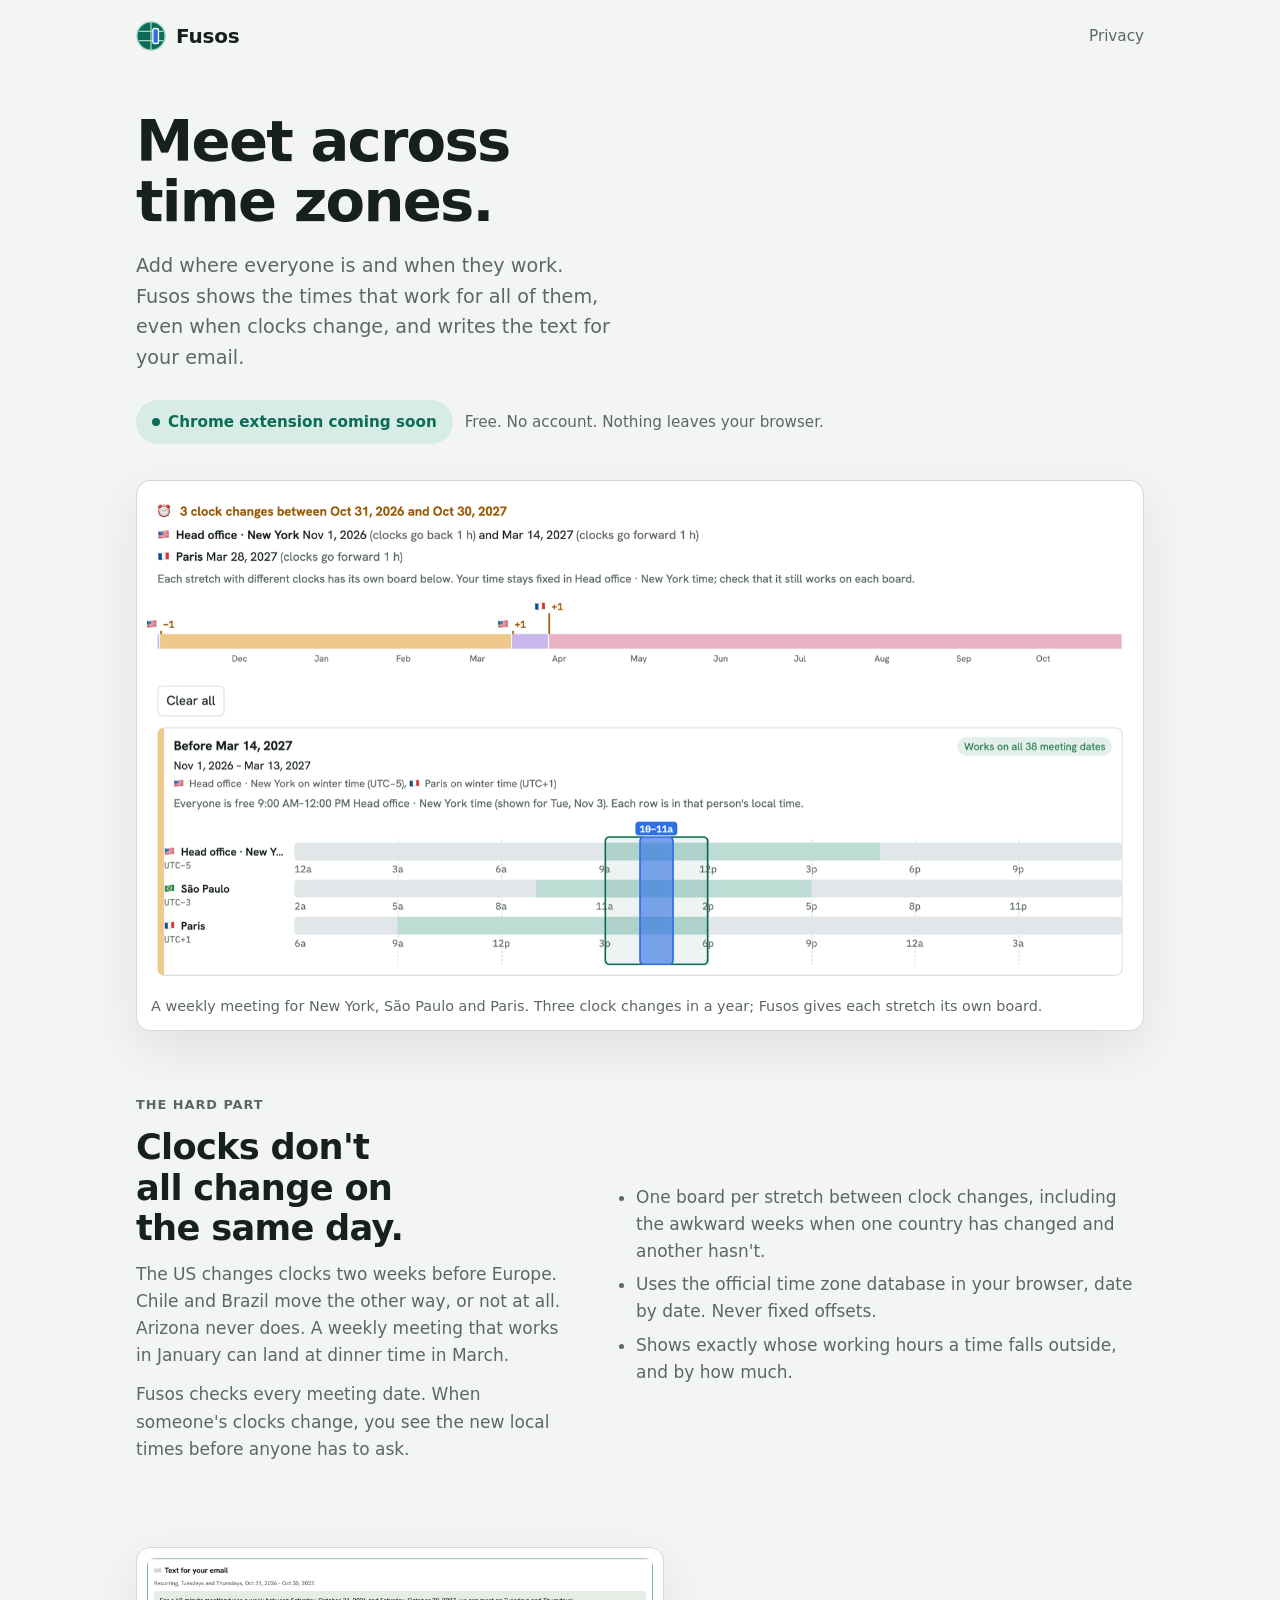
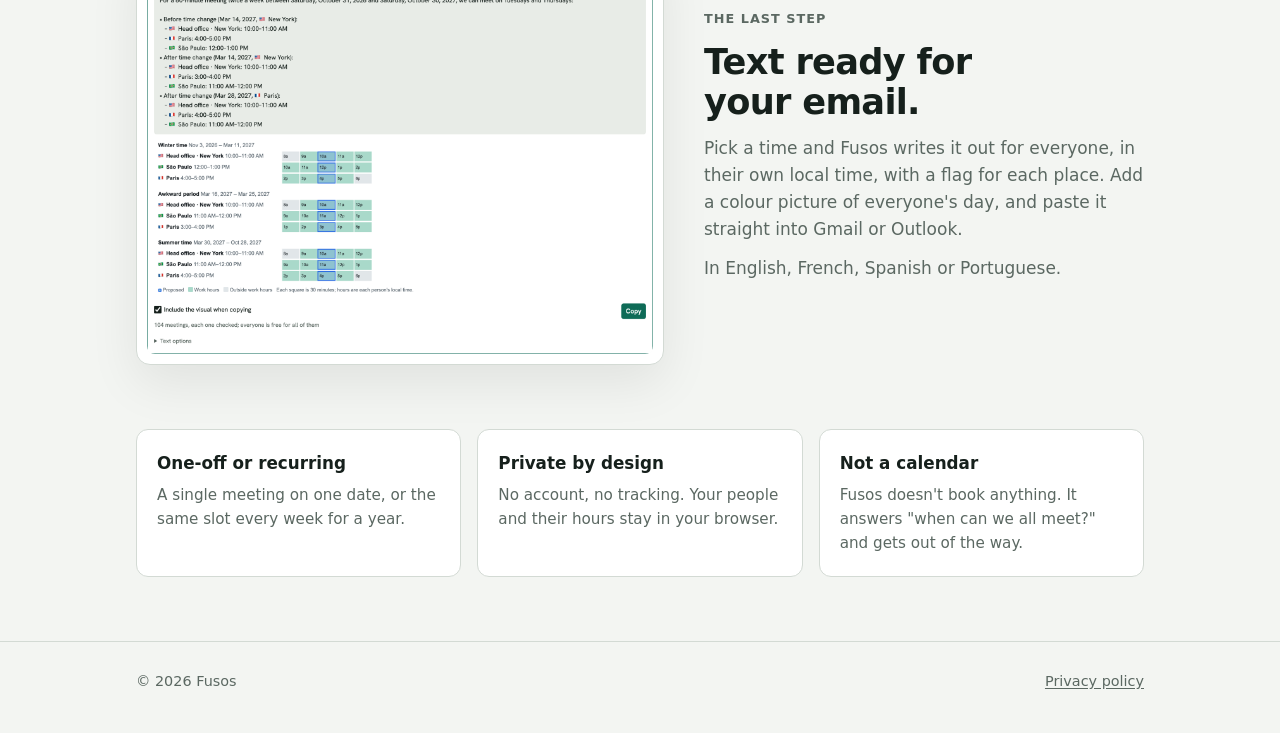
==== index.html @ 84281588 "Landing page and privacy policy for fusos.app Plain HTML/CSS, system fonts, no third-party requests." ====
<!doctype html>
<html lang="en">
<head>
<meta charset="utf-8">
<meta name="viewport" content="width=device-width, initial-scale=1">
<title>Fusos — Meet across time zones</title>
<meta name="description" content="Find a meeting time that works for everyone across time zones, even when clocks change, and copy text ready for your email.">
<link rel="icon" href="favicon.svg" type="image/svg+xml">
<link rel="stylesheet" href="style.css">
</head>
<body>
<header class="site">
  <div class="wrap">
    <a class="brand" href="./"><img src="favicon.svg" alt="" width="30" height="30">Fusos</a>
    <nav><a href="privacy/">Privacy</a></nav>
  </div>
</header>

<main>
  <section class="hero">
    <div class="wrap">
      <h1>Meet across time zones.</h1>
      <p class="lede">Add where everyone is and when they work. Fusos shows the times that work for all of them, even when clocks change, and writes the text for your email.</p>
      <div class="cta">
        <span class="pill"><i></i>Chrome extension coming soon</span>
        <span class="note">Free. No account. Nothing leaves your browser.</span>
      </div>
    </div>
  </section>

  <div class="wrap">
    <figure class="shot">
      <picture>
        <source srcset="img/planner-dark.png" media="(prefers-color-scheme: dark)">
        <img src="img/planner-light.png" width="1600" height="801" alt="The Fusos planner: three clock changes on a timeline, and a board showing New York, São Paulo and Paris work hours with a 10 to 11 AM New York meeting proposed.">
      </picture>
      <figcaption>A weekly meeting for New York, São Paulo and Paris. Three clock changes in a year; Fusos gives each stretch its own board.</figcaption>
    </figure>
  </div>

  <section class="band">
    <div class="wrap">
      <div class="split">
        <div>
          <p class="kicker">The hard part</p>
          <h2>Clocks don't all change on the same day.</h2>
          <p>The US changes clocks two weeks before Europe. Chile and Brazil move the other way, or not at all. Arizona never does. A weekly meeting that works in January can land at dinner time in March.</p>
          <p>Fusos checks every meeting date. When someone's clocks change, you see the new local times before anyone has to ask.</p>
        </div>
        <div>
          <ul>
            <li>One board per stretch between clock changes, including the awkward weeks when one country has changed and another hasn't.</li>
            <li>Uses the official time zone database in your browser, date by date. Never fixed offsets.</li>
            <li>Shows exactly whose working hours a time falls outside, and by how much.</li>
          </ul>
        </div>
      </div>
    </div>
  </section>

  <section class="band" style="padding-top:0">
    <div class="wrap">
      <div class="split flip">
        <div>
          <p class="kicker">The last step</p>
          <h2>Text ready for your email.</h2>
          <p>Pick a time and Fusos writes it out for everyone, in their own local time, with a flag for each place. Add a colour picture of everyone's day, and paste it straight into Gmail or Outlook.</p>
          <p>In English, French, Spanish or Portuguese.</p>
        </div>
        <figure class="shot">
          <picture>
            <source srcset="img/email-dark.png" media="(prefers-color-scheme: dark)">
            <img src="img/email-light.png" width="1600" height="1252" loading="lazy" alt="The email text Fusos writes: a recurring Tuesday and Thursday meeting, with local times for New York, Paris and São Paulo before and after each clock change, and a colour visual for winter time, the awkward period and summer time.">
          </picture>
        </figure>
      </div>
    </div>
  </section>

  <section class="band" style="padding-top:0">
    <div class="wrap">
      <div class="trio">
        <div class="card"><h3>One-off or recurring</h3><p>A single meeting on one date, or the same slot every week for a year.</p></div>
        <div class="card"><h3>Private by design</h3><p>No account, no tracking. Your people and their hours stay in your browser.</p></div>
        <div class="card"><h3>Not a calendar</h3><p>Fusos doesn't book anything. It answers "when can we all meet?" and gets out of the way.</p></div>
      </div>
    </div>
  </section>
</main>

<footer class="site">
  <div class="wrap">
    <span>© 2026 Fusos</span>
    <span><a href="privacy/">Privacy policy</a></span>
  </div>
</footer>
</body>
</html>
---- style.css ----
/* Fusos site. Same palette as the app; system fonts only, so the site loads nothing from other servers. */
:root {
  --bg: #f3f5f2;
  --surface: #ffffff;
  --sunk: #e8ece7;
  --fg: #16201c;
  --muted: #5b6862;
  --line: #d3dad4;
  --accent: #0e6b57;
  --accent-ink: #ffffff;
  --accent-soft: #d6ece5;
  --sel: #2f6fe4;
  --warn: #9a5b00;
  --font: "Avenir Next", "Segoe UI", system-ui, -apple-system, sans-serif;
  color-scheme: light;
}
@media (prefers-color-scheme: dark) {
  :root:not([data-theme="light"]) {
    --bg: #101614; --surface: #17201d; --sunk: #0c1210; --fg: #e5ece8; --muted: #9aa8a1; --line: #2c3833;
    --accent: #4cc3a3; --accent-ink: #062019; --accent-soft: #173a31; --sel: #7aa7ff; --warn: #f2b45a;
    color-scheme: dark;
  }
}
:root[data-theme="dark"] {
  --bg: #101614; --surface: #17201d; --sunk: #0c1210; --fg: #e5ece8; --muted: #9aa8a1; --line: #2c3833;
  --accent: #4cc3a3; --accent-ink: #062019; --accent-soft: #173a31; --sel: #7aa7ff; --warn: #f2b45a;
  color-scheme: dark;
}
* { box-sizing: border-box; }
body { margin: 0; background: var(--bg); color: var(--fg); font: 17px/1.6 var(--font); -webkit-font-smoothing: antialiased; }
a { color: var(--accent); text-underline-offset: 2px; }
img { max-width: 100%; height: auto; display: block; }
.wrap { max-width: 1040px; margin: 0 auto; padding: 0 16px; }
.narrow { max-width: 720px; }

header.site { padding: 20px 0; }
header.site .wrap { display: flex; align-items: center; justify-content: space-between; gap: 16px; }
.brand { display: inline-flex; align-items: center; gap: 10px; font-weight: 700; font-size: 1.25rem; color: var(--fg); text-decoration: none; letter-spacing: -0.01em; }
.brand svg { width: 30px; height: 30px; }
nav a { color: var(--muted); text-decoration: none; font-size: 0.95rem; }
nav a:hover { color: var(--fg); }

.hero { padding: 40px 0 28px; }
.hero h1 { font-size: clamp(2.2rem, 6vw, 3.6rem); line-height: 1.05; letter-spacing: -0.03em; margin: 0 0 18px; max-width: 14ch; text-wrap: balance; }
.hero p.lede { font-size: 1.2rem; color: var(--muted); max-width: 40ch; margin: 0 0 26px; text-wrap: pretty; }
.cta { display: flex; flex-wrap: wrap; gap: 12px; align-items: center; }
.pill { display: inline-flex; align-items: center; gap: 8px; padding: 10px 16px; border-radius: 999px; background: var(--accent-soft); color: var(--accent); font-weight: 600; font-size: 0.95rem; }
.pill i { width: 8px; height: 8px; border-radius: 50%; background: currentColor; }
.cta .note { color: var(--muted); font-size: 0.95rem; }

.shot { margin: 8px 0 0; background: var(--surface); border: 1px solid var(--line); border-radius: 14px; padding: 10px; box-shadow: 0 18px 50px rgba(0, 0, 0, 0.08); }
.shot img { border-radius: 8px; }
figcaption { color: var(--muted); font-size: 0.9rem; margin: 10px 4px 2px; }

section.band { padding: 64px 0; }
section.band h2 { font-size: clamp(1.6rem, 3.5vw, 2.2rem); letter-spacing: -0.02em; line-height: 1.15; margin: 0 0 12px; text-wrap: balance; }
section.band > .wrap > p { color: var(--muted); max-width: 60ch; margin: 0 0 28px; }

.split { display: grid; grid-template-columns: minmax(0, 5fr) minmax(0, 6fr); gap: 40px; align-items: center; }
.split.flip { grid-template-columns: minmax(0, 6fr) minmax(0, 5fr); }
.split.flip > :first-child { order: 2; }
@media (max-width: 820px) { .split, .split.flip { grid-template-columns: minmax(0, 1fr); gap: 20px; } .split.flip > :first-child { order: 0; } }
.split p { color: var(--muted); margin: 0 0 12px; }
.split ul { margin: 0; padding-left: 20px; color: var(--muted); }
.split li + li { margin-top: 6px; }
.kicker { font-size: 0.8rem; font-weight: 700; letter-spacing: 0.08em; text-transform: uppercase; color: var(--warn); margin: 0 0 8px; }

.trio { display: grid; grid-template-columns: repeat(3, minmax(0, 1fr)); gap: 16px; }
@media (max-width: 820px) { .trio { grid-template-columns: minmax(0, 1fr); } }
.card { background: var(--surface); border: 1px solid var(--line); border-radius: 12px; padding: 20px; }
.card h3 { margin: 0 0 6px; font-size: 1.05rem; }
.card p { margin: 0; color: var(--muted); font-size: 0.95rem; }

footer.site { border-top: 1px solid var(--line); padding: 28px 0 40px; color: var(--muted); font-size: 0.9rem; }
footer.site .wrap { display: flex; flex-wrap: wrap; justify-content: space-between; gap: 12px; }
footer.site a { color: var(--muted); }

/* privacy page */
.doc { padding: 24px 0 64px; }
.doc h1 { font-size: clamp(2rem, 5vw, 2.6rem); letter-spacing: -0.02em; margin: 8px 0 4px; }
.doc .updated { color: var(--muted); margin: 0 0 28px; }
.doc h2 { font-size: 1.25rem; margin: 36px 0 8px; }
.doc p, .doc li { text-wrap: pretty; }
.doc ul { padding-left: 22px; }
.doc .summary { background: var(--surface); border: 1px solid var(--line); border-left: 4px solid var(--accent); border-radius: 10px; padding: 16px 20px; }
.doc .summary p { margin: 0; }

:focus-visible { outline: 2px solid var(--sel); outline-offset: 2px; border-radius: 4px; }
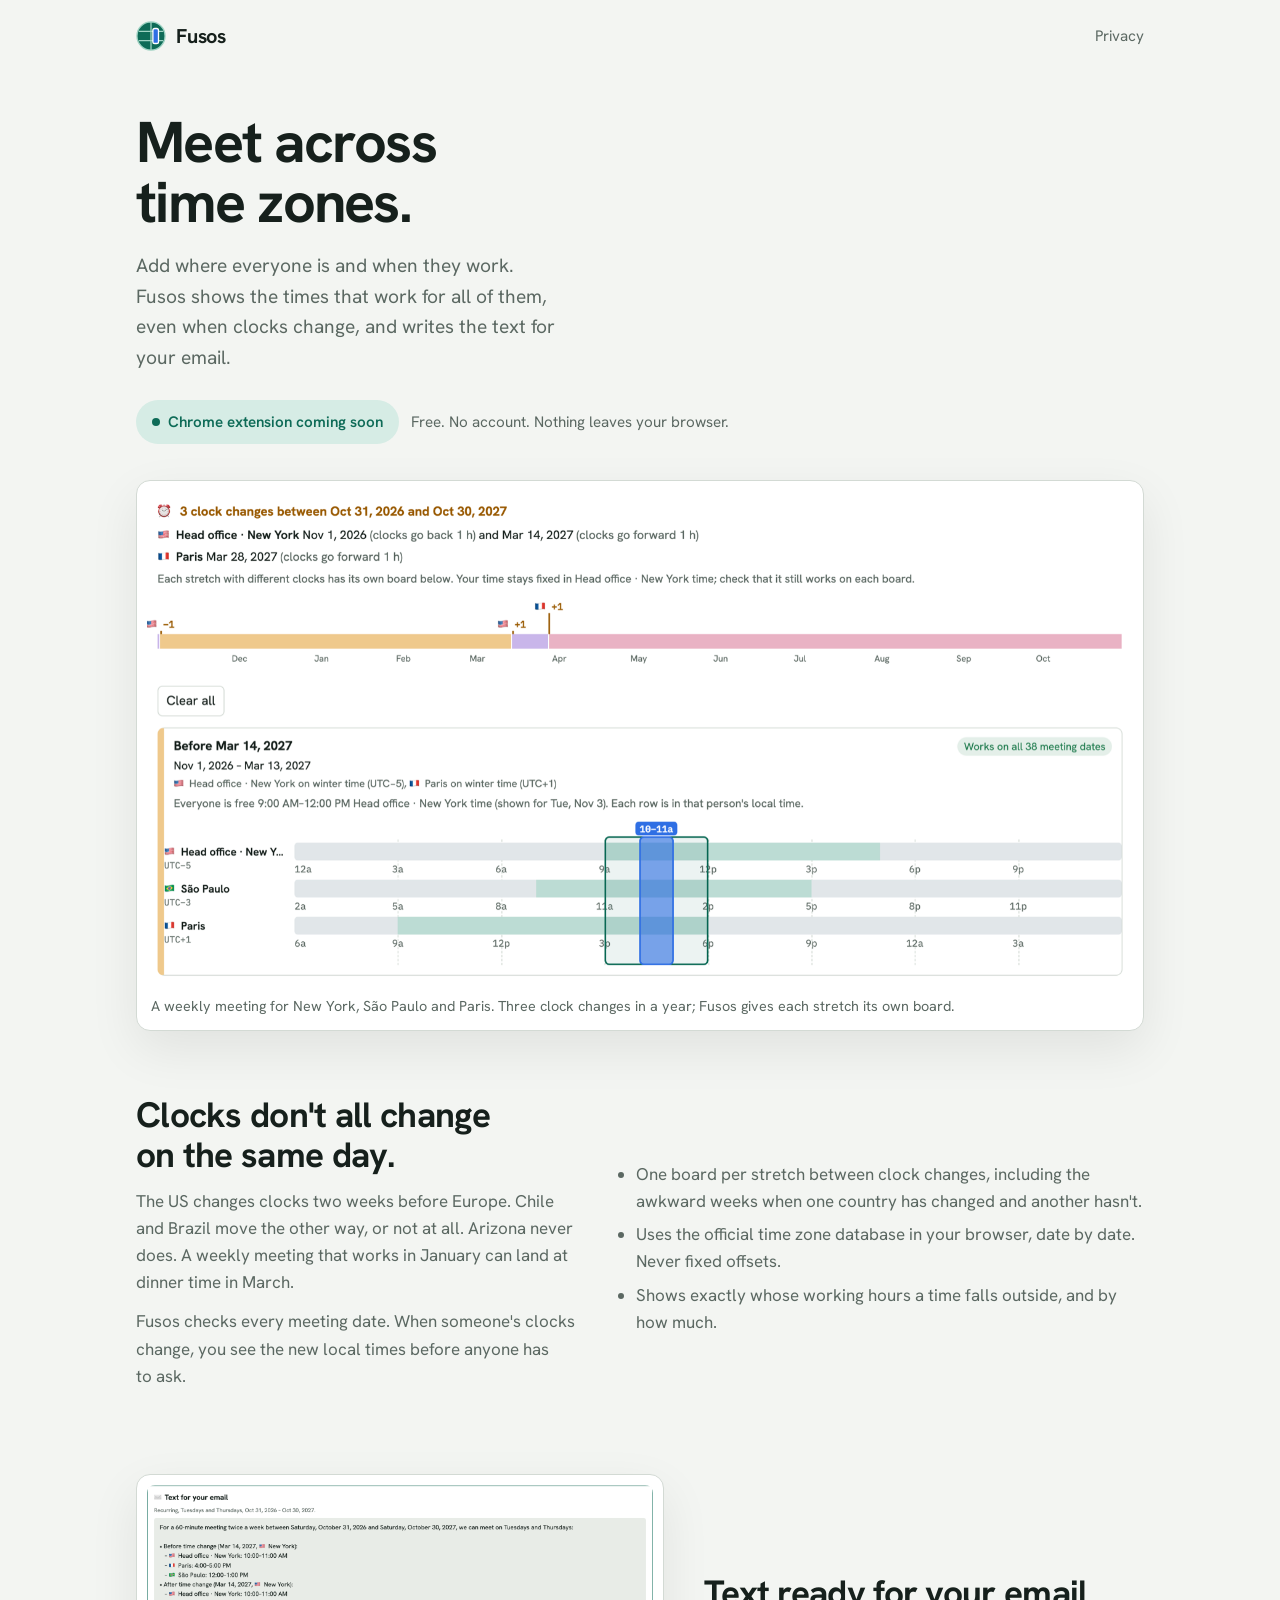
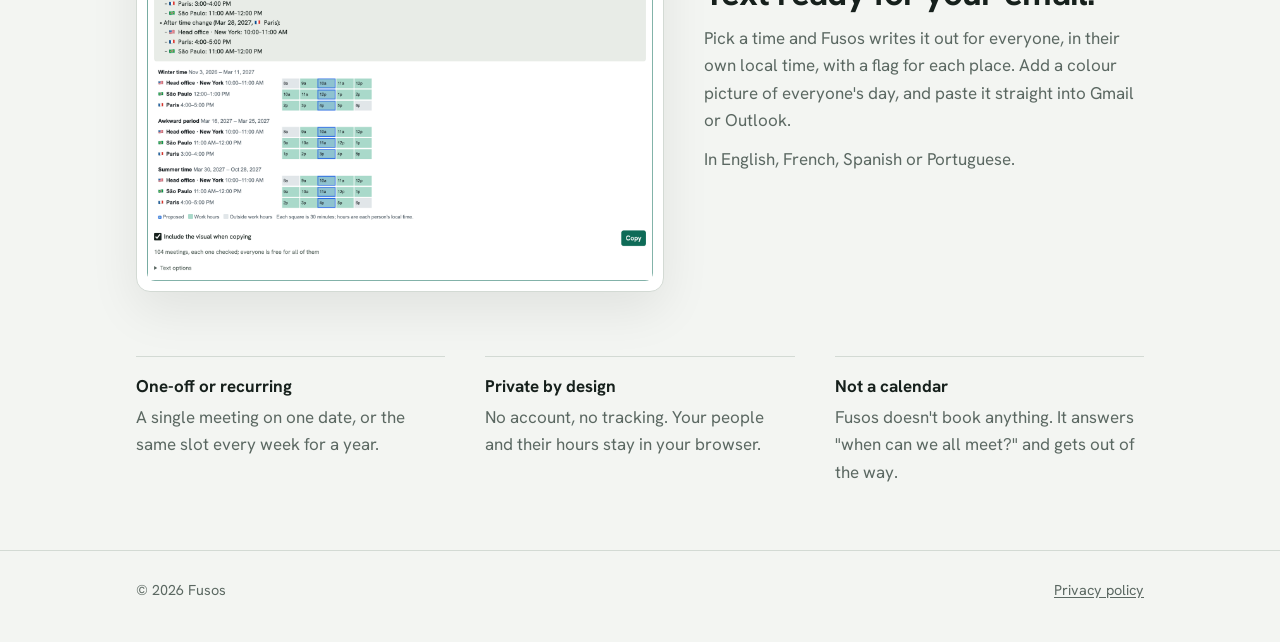
==== commit 921cf18c: "Polish with impeccable: self-hosted Hanken Grotesk, no kickers or side stripe - Drop the uppercase l" ====
--- a/index.html
+++ b/index.html
@@ -42,7 +42,6 @@
     <div class="wrap">
       <div class="split">
         <div>
-          <p class="kicker">The hard part</p>
           <h2>Clocks don't all change on the same day.</h2>
           <p>The US changes clocks two weeks before Europe. Chile and Brazil move the other way, or not at all. Arizona never does. A weekly meeting that works in January can land at dinner time in March.</p>
           <p>Fusos checks every meeting date. When someone's clocks change, you see the new local times before anyone has to ask.</p>
@@ -62,7 +61,6 @@
     <div class="wrap">
       <div class="split flip">
         <div>
-          <p class="kicker">The last step</p>
           <h2>Text ready for your email.</h2>
           <p>Pick a time and Fusos writes it out for everyone, in their own local time, with a flag for each place. Add a colour picture of everyone's day, and paste it straight into Gmail or Outlook.</p>
           <p>In English, French, Spanish or Portuguese.</p>
@@ -79,11 +77,11 @@
 
   <section class="band" style="padding-top:0">
     <div class="wrap">
-      <div class="trio">
-        <div class="card"><h3>One-off or recurring</h3><p>A single meeting on one date, or the same slot every week for a year.</p></div>
-        <div class="card"><h3>Private by design</h3><p>No account, no tracking. Your people and their hours stay in your browser.</p></div>
-        <div class="card"><h3>Not a calendar</h3><p>Fusos doesn't book anything. It answers "when can we all meet?" and gets out of the way.</p></div>
-      </div>
+      <dl class="facts">
+        <div><dt>One-off or recurring</dt><dd>A single meeting on one date, or the same slot every week for a year.</dd></div>
+        <div><dt>Private by design</dt><dd>No account, no tracking. Your people and their hours stay in your browser.</dd></div>
+        <div><dt>Not a calendar</dt><dd>Fusos doesn't book anything. It answers "when can we all meet?" and gets out of the way.</dd></div>
+      </dl>
     </div>
   </section>
 </main>
--- a/style.css
+++ b/style.css
@@ -1,4 +1,7 @@
-/* Fusos site. Same palette as the app; system fonts only, so the site loads nothing from other servers. */
+/* Fusos site. Same palette and typeface as the app; the font is self-hosted, so the site loads nothing from other servers. */
+@font-face { font-family: "Hanken Grotesk"; font-weight: 400; font-display: swap; src: url("fonts/hanken-grotesk-latin-400.woff2") format("woff2"); }
+@font-face { font-family: "Hanken Grotesk"; font-weight: 600; font-display: swap; src: url("fonts/hanken-grotesk-latin-600.woff2") format("woff2"); }
+@font-face { font-family: "Hanken Grotesk"; font-weight: 700; font-display: swap; src: url("fonts/hanken-grotesk-latin-700.woff2") format("woff2"); }
 :root {
   --bg: #f3f5f2;
   --surface: #ffffff;
@@ -11,7 +14,7 @@
   --accent-soft: #d6ece5;
   --sel: #2f6fe4;
   --warn: #9a5b00;
-  --font: "Avenir Next", "Segoe UI", system-ui, -apple-system, sans-serif;
+  --font: "Hanken Grotesk", system-ui, -apple-system, "Segoe UI", sans-serif;
   color-scheme: light;
 }
 @media (prefers-color-scheme: dark) {
@@ -30,6 +33,9 @@
 body { margin: 0; background: var(--bg); color: var(--fg); font: 17px/1.6 var(--font); -webkit-font-smoothing: antialiased; }
 a { color: var(--accent); text-underline-offset: 2px; }
 img { max-width: 100%; height: auto; display: block; }
+p, li { text-wrap: pretty; }
+::selection { background: color-mix(in srgb, var(--sel) 28%, transparent); color: inherit; }
+input, textarea { caret-color: var(--accent); }
 .wrap { max-width: 1040px; margin: 0 auto; padding: 0 16px; }
 .narrow { max-width: 720px; }
 
@@ -63,13 +69,12 @@
 .split p { color: var(--muted); margin: 0 0 12px; }
 .split ul { margin: 0; padding-left: 20px; color: var(--muted); }
 .split li + li { margin-top: 6px; }
-.kicker { font-size: 0.8rem; font-weight: 700; letter-spacing: 0.08em; text-transform: uppercase; color: var(--warn); margin: 0 0 8px; }
 
-.trio { display: grid; grid-template-columns: repeat(3, minmax(0, 1fr)); gap: 16px; }
-@media (max-width: 820px) { .trio { grid-template-columns: minmax(0, 1fr); } }
-.card { background: var(--surface); border: 1px solid var(--line); border-radius: 12px; padding: 20px; }
-.card h3 { margin: 0 0 6px; font-size: 1.05rem; }
-.card p { margin: 0; color: var(--muted); font-size: 0.95rem; }
+.facts { display: grid; grid-template-columns: repeat(3, minmax(0, 1fr)); gap: 12px 40px; margin: 0; }
+@media (max-width: 820px) { .facts { grid-template-columns: minmax(0, 1fr); } }
+.facts div { border-top: 1px solid var(--line); padding-top: 16px; }
+.facts dt { font-weight: 700; margin: 0 0 4px; }
+.facts dd { margin: 0; color: var(--muted); }
 
 footer.site { border-top: 1px solid var(--line); padding: 28px 0 40px; color: var(--muted); font-size: 0.9rem; }
 footer.site .wrap { display: flex; flex-wrap: wrap; justify-content: space-between; gap: 12px; }
@@ -82,7 +87,8 @@
 .doc h2 { font-size: 1.25rem; margin: 36px 0 8px; }
 .doc p, .doc li { text-wrap: pretty; }
 .doc ul { padding-left: 22px; }
-.doc .summary { background: var(--surface); border: 1px solid var(--line); border-left: 4px solid var(--accent); border-radius: 10px; padding: 16px 20px; }
+.doc p, .doc li, .doc .summary { max-width: 68ch; }
+.doc .summary { background: var(--accent-soft); border-radius: 10px; padding: 16px 20px; }
 .doc .summary p { margin: 0; }
 
 :focus-visible { outline: 2px solid var(--sel); outline-offset: 2px; border-radius: 4px; }
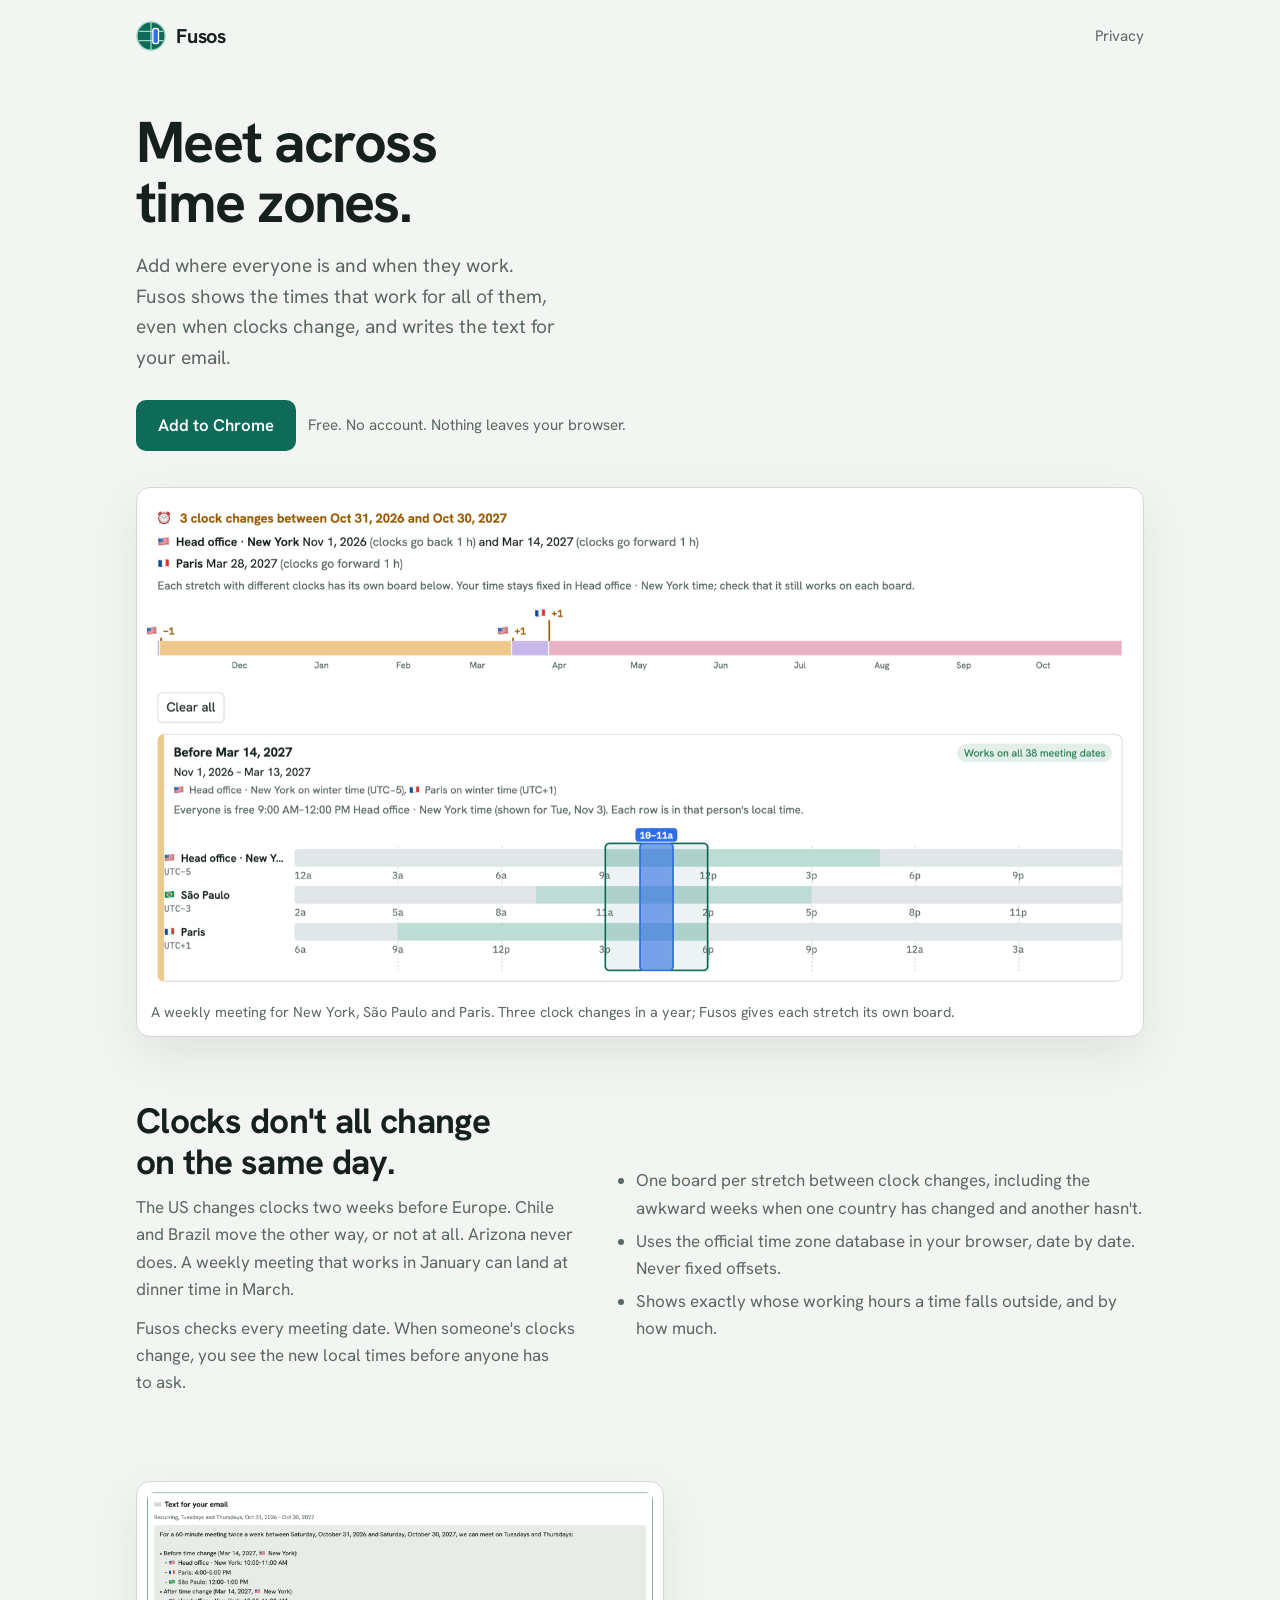
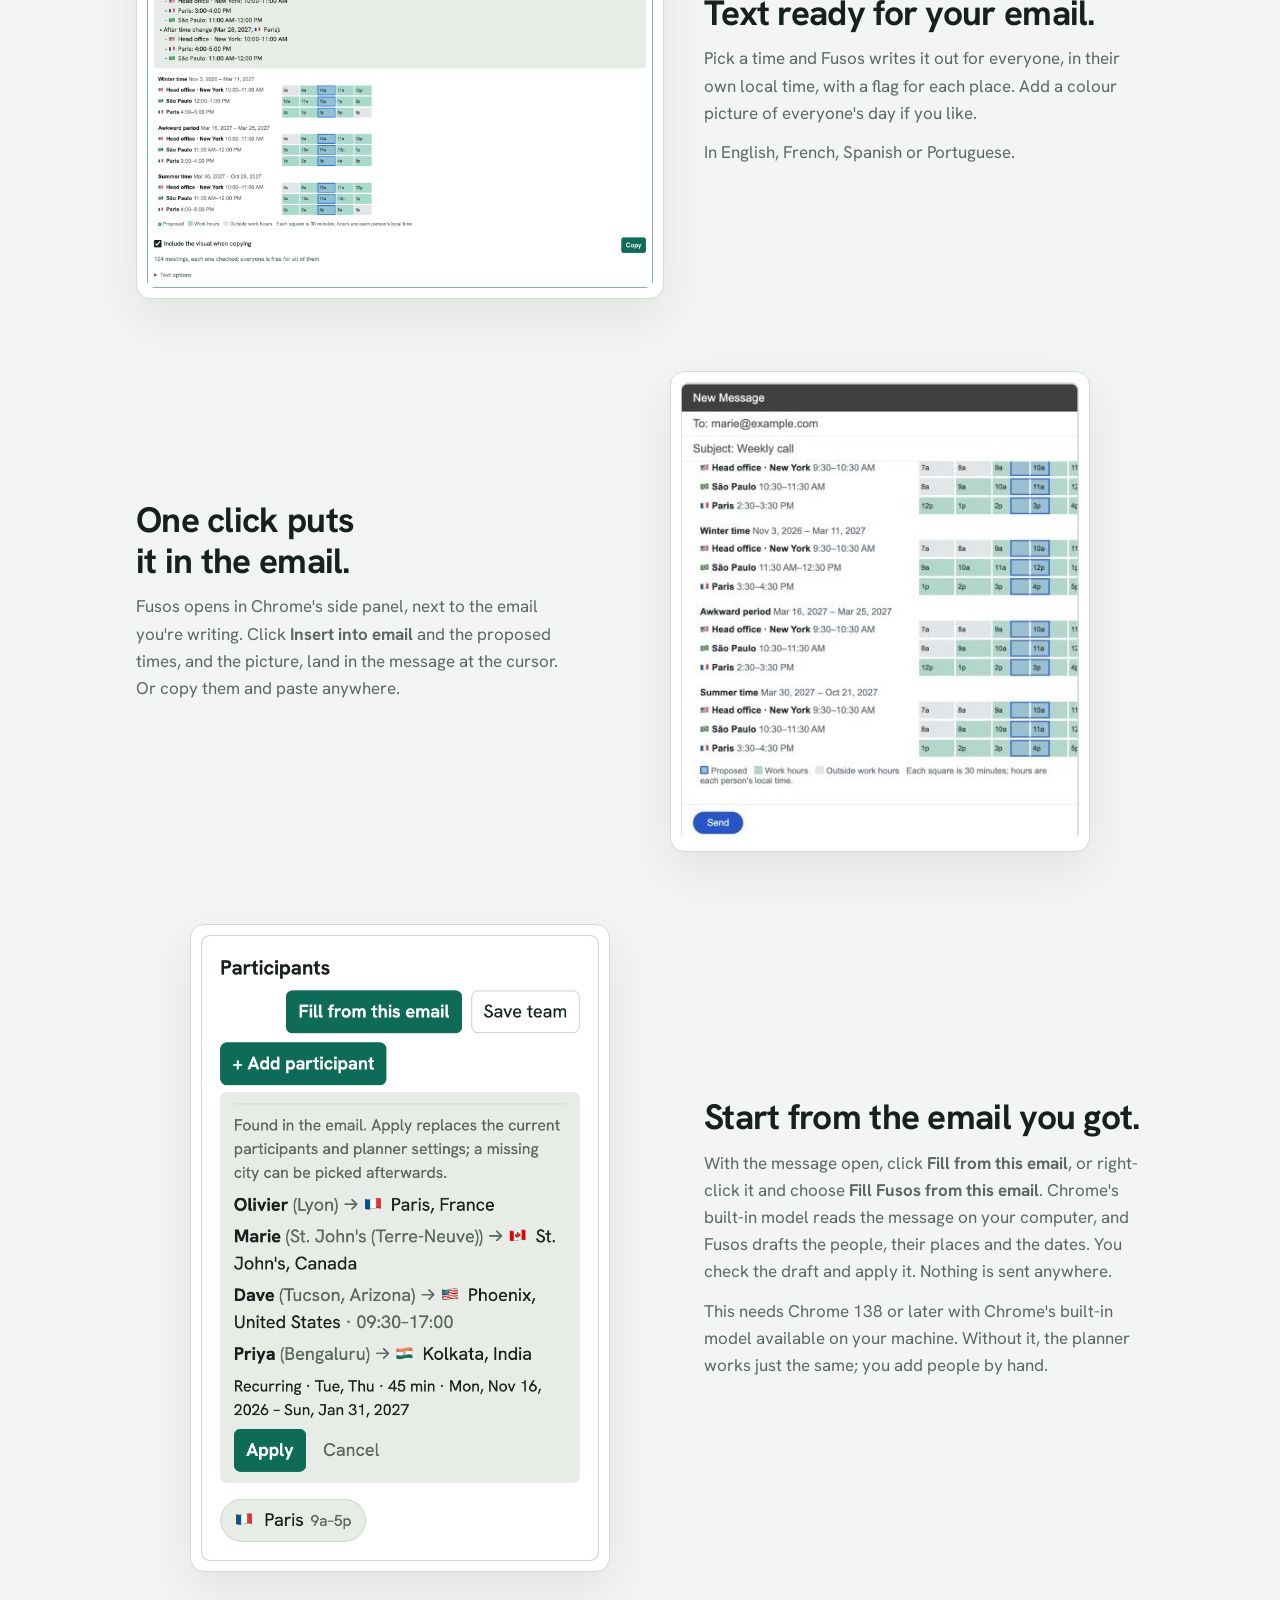
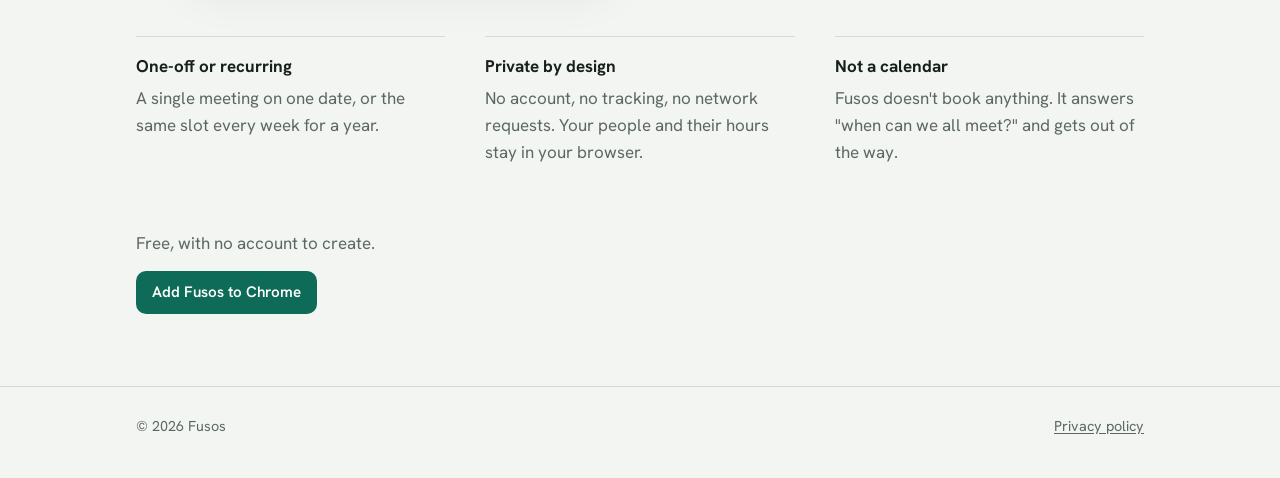
==== commit 8a52e138: "Landing page: Add to Chrome, Fill from this email, Insert into email The hero's "coming soon" pill b" ====
--- a/index.html
+++ b/index.html
@@ -4,7 +4,7 @@
 <meta charset="utf-8">
 <meta name="viewport" content="width=device-width, initial-scale=1">
 <title>Fusos — Meet across time zones</title>
-<meta name="description" content="Find a meeting time that works for everyone across time zones, even when clocks change, and copy text ready for your email.">
+<meta name="description" content="A free Chrome extension that finds a meeting time that works for everyone across time zones, even when clocks change, and writes the text for your email.">
 <link rel="icon" href="favicon.svg" type="image/svg+xml">
 <link rel="stylesheet" href="style.css">
 </head>
@@ -22,7 +22,7 @@
       <h1>Meet across time zones.</h1>
       <p class="lede">Add where everyone is and when they work. Fusos shows the times that work for all of them, even when clocks change, and writes the text for your email.</p>
       <div class="cta">
-        <span class="pill"><i></i>Chrome extension coming soon</span>
+        <a class="btn" href="https://chromewebstore.google.com/detail/fusos-meet-across-time-zo/gfbiapbddkabkhcecokkjmpogpikblal">Add to Chrome</a>
         <span class="note">Free. No account. Nothing leaves your browser.</span>
       </div>
     </div>
@@ -62,7 +62,7 @@
       <div class="split flip">
         <div>
           <h2>Text ready for your email.</h2>
-          <p>Pick a time and Fusos writes it out for everyone, in their own local time, with a flag for each place. Add a colour picture of everyone's day, and paste it straight into Gmail or Outlook.</p>
+          <p>Pick a time and Fusos writes it out for everyone, in their own local time, with a flag for each place. Add a colour picture of everyone's day if you like.</p>
           <p>In English, French, Spanish or Portuguese.</p>
         </div>
         <figure class="shot">
@@ -77,11 +77,47 @@
 
   <section class="band" style="padding-top:0">
     <div class="wrap">
+      <div class="split">
+        <div>
+          <h2>One click puts it in the email.</h2>
+          <p>Fusos opens in Chrome's side panel, next to the email you're writing. Click <strong>Insert into email</strong> and the proposed times, and the picture, land in the message at the cursor. Or copy them and paste anywhere.</p>
+        </div>
+        <figure class="shot panel">
+          <img src="img/insert-email.jpg" width="440" height="508" loading="lazy" alt="A Gmail compose window for a weekly call, with the colour picture of New York, São Paulo and Paris hours for each stretch of the year inserted into the message body above the Send button.">
+        </figure>
+      </div>
+    </div>
+  </section>
+
+  <section class="band" style="padding-top:0">
+    <div class="wrap">
+      <div class="split flip">
+        <div>
+          <h2>Start from the email you got.</h2>
+          <p>With the message open, click <strong>Fill from this email</strong>, or right-click it and choose <strong>Fill Fusos from this email</strong>. Chrome's built-in model reads the message on your computer, and Fusos drafts the people, their places and the dates. You check the draft and apply it. Nothing is sent anywhere.</p>
+          <p>This needs Chrome 138 or later with Chrome's built-in model available on your machine. Without it, the planner works just the same; you add people by hand.</p>
+        </div>
+        <figure class="shot panel">
+          <img src="img/fill-draft.png" width="704" height="1108" loading="lazy" alt="The draft Fusos made from an email: Olivier in Lyon matched to Paris, Marie in St. John's, Dave in Tucson matched to Phoenix with 9:30 to 17:00 hours, Priya in Bengaluru matched to Kolkata, and a recurring 45-minute meeting on Tuesdays and Thursdays from Nov 16, 2026 to Jan 31, 2027, with Apply and Cancel buttons.">
+        </figure>
+      </div>
+    </div>
+  </section>
+
+  <section class="band" style="padding-top:0">
+    <div class="wrap">
       <dl class="facts">
         <div><dt>One-off or recurring</dt><dd>A single meeting on one date, or the same slot every week for a year.</dd></div>
-        <div><dt>Private by design</dt><dd>No account, no tracking. Your people and their hours stay in your browser.</dd></div>
+        <div><dt>Private by design</dt><dd>No account, no tracking, no network requests. Your people and their hours stay in your browser.</dd></div>
         <div><dt>Not a calendar</dt><dd>Fusos doesn't book anything. It answers "when can we all meet?" and gets out of the way.</dd></div>
       </dl>
+    </div>
+  </section>
+
+  <section class="band end">
+    <div class="wrap">
+      <p>Free, with no account to create.</p>
+      <a class="btn small" href="https://chromewebstore.google.com/detail/fusos-meet-across-time-zo/gfbiapbddkabkhcecokkjmpogpikblal">Add Fusos to Chrome</a>
     </div>
   </section>
 </main>
--- a/style.css
+++ b/style.css
@@ -50,12 +50,14 @@
 .hero h1 { font-size: clamp(2.2rem, 6vw, 3.6rem); line-height: 1.05; letter-spacing: -0.03em; margin: 0 0 18px; max-width: 14ch; text-wrap: balance; }
 .hero p.lede { font-size: 1.2rem; color: var(--muted); max-width: 40ch; margin: 0 0 26px; text-wrap: pretty; }
 .cta { display: flex; flex-wrap: wrap; gap: 12px; align-items: center; }
-.pill { display: inline-flex; align-items: center; gap: 8px; padding: 10px 16px; border-radius: 999px; background: var(--accent-soft); color: var(--accent); font-weight: 600; font-size: 0.95rem; }
-.pill i { width: 8px; height: 8px; border-radius: 50%; background: currentColor; }
+.btn { display: inline-flex; align-items: center; padding: 12px 22px; border-radius: 10px; background: var(--accent); color: var(--accent-ink); font-weight: 600; font-size: 1.05rem; text-decoration: none; }
+.btn:hover { background: color-mix(in srgb, var(--accent) 88%, var(--fg)); }
+.btn.small { padding: 9px 16px; font-size: 0.95rem; }
 .cta .note { color: var(--muted); font-size: 0.95rem; }
 
 .shot { margin: 8px 0 0; background: var(--surface); border: 1px solid var(--line); border-radius: 14px; padding: 10px; box-shadow: 0 18px 50px rgba(0, 0, 0, 0.08); }
 .shot img { border-radius: 8px; }
+.shot.panel { max-width: 420px; margin-left: auto; margin-right: auto; }
 figcaption { color: var(--muted); font-size: 0.9rem; margin: 10px 4px 2px; }
 
 section.band { padding: 64px 0; }
@@ -76,6 +78,9 @@
 .facts dt { font-weight: 700; margin: 0 0 4px; }
 .facts dd { margin: 0; color: var(--muted); }
 
+section.band.end { padding: 0 0 72px; }
+section.band.end p { color: var(--muted); margin: 0 0 14px; }
+
 footer.site { border-top: 1px solid var(--line); padding: 28px 0 40px; color: var(--muted); font-size: 0.9rem; }
 footer.site .wrap { display: flex; flex-wrap: wrap; justify-content: space-between; gap: 12px; }
 footer.site a { color: var(--muted); }
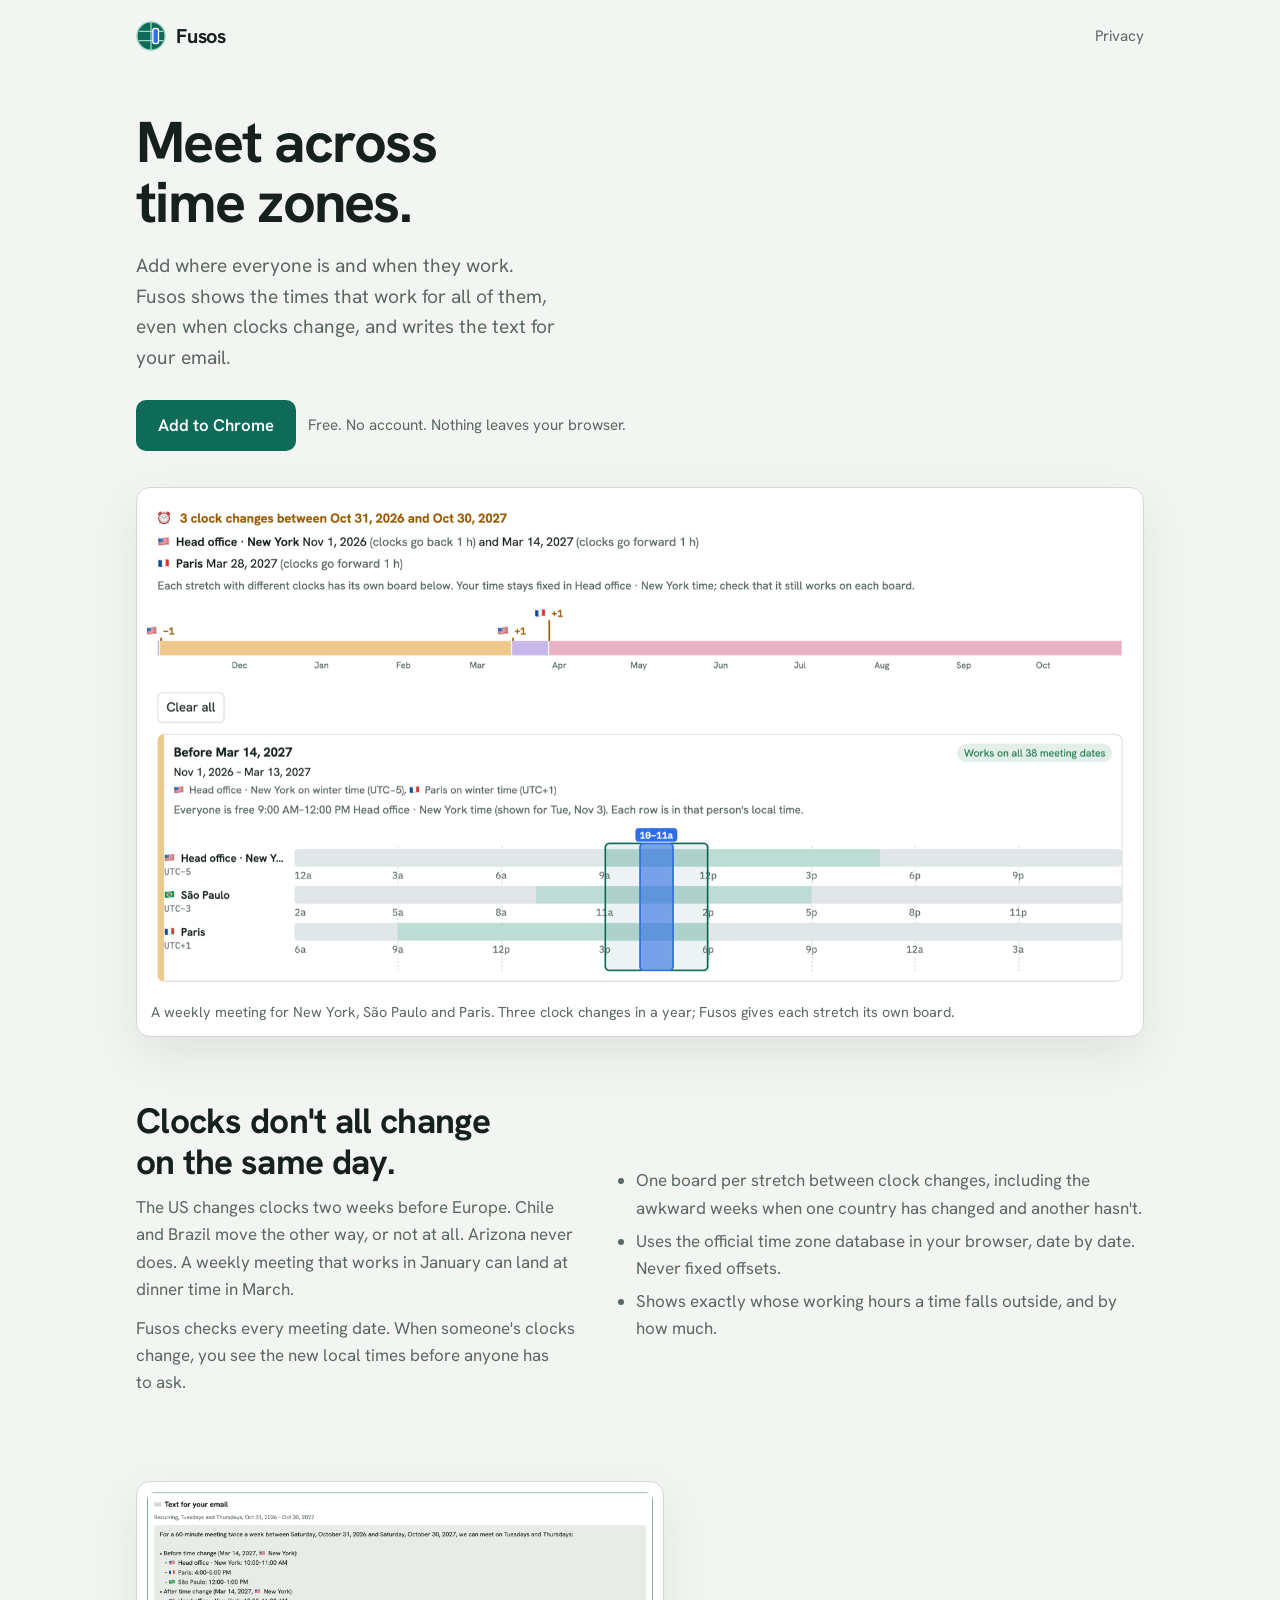
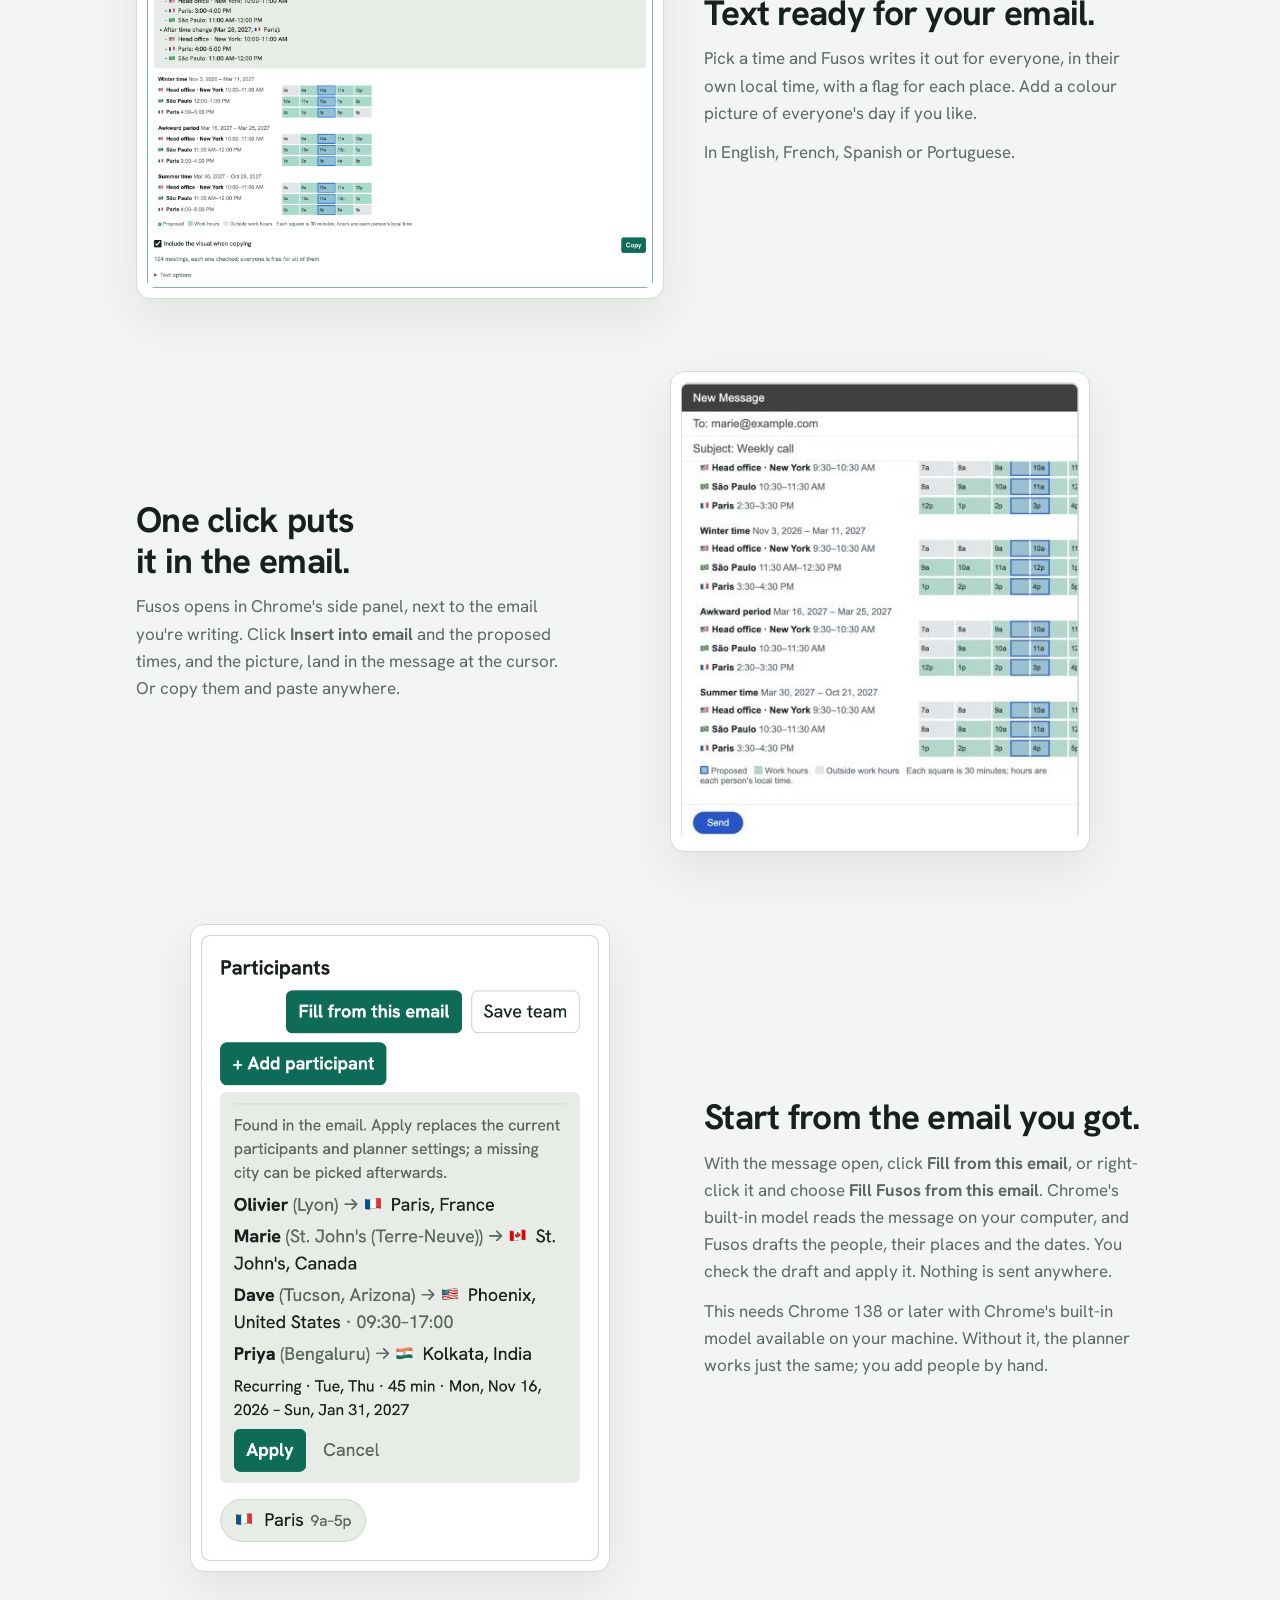
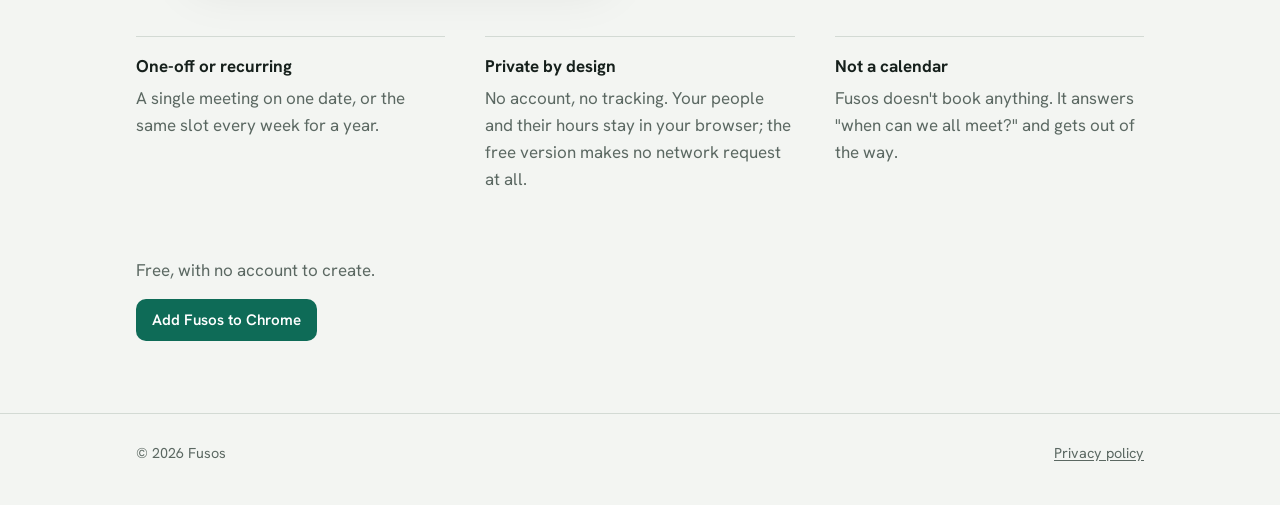
==== commit 6aefb9a1: "Privacy: inserting, add to calendar, your calendar (Google free/busy), payments (Lemon Squeezy) Co-A" ====
--- a/index.html
+++ b/index.html
@@ -108,7 +108,7 @@
     <div class="wrap">
       <dl class="facts">
         <div><dt>One-off or recurring</dt><dd>A single meeting on one date, or the same slot every week for a year.</dd></div>
-        <div><dt>Private by design</dt><dd>No account, no tracking, no network requests. Your people and their hours stay in your browser.</dd></div>
+        <div><dt>Private by design</dt><dd>No account, no tracking. Your people and their hours stay in your browser; the free version makes no network request at all.</dd></div>
         <div><dt>Not a calendar</dt><dd>Fusos doesn't book anything. It answers "when can we all meet?" and gets out of the way.</dd></div>
       </dl>
     </div>
